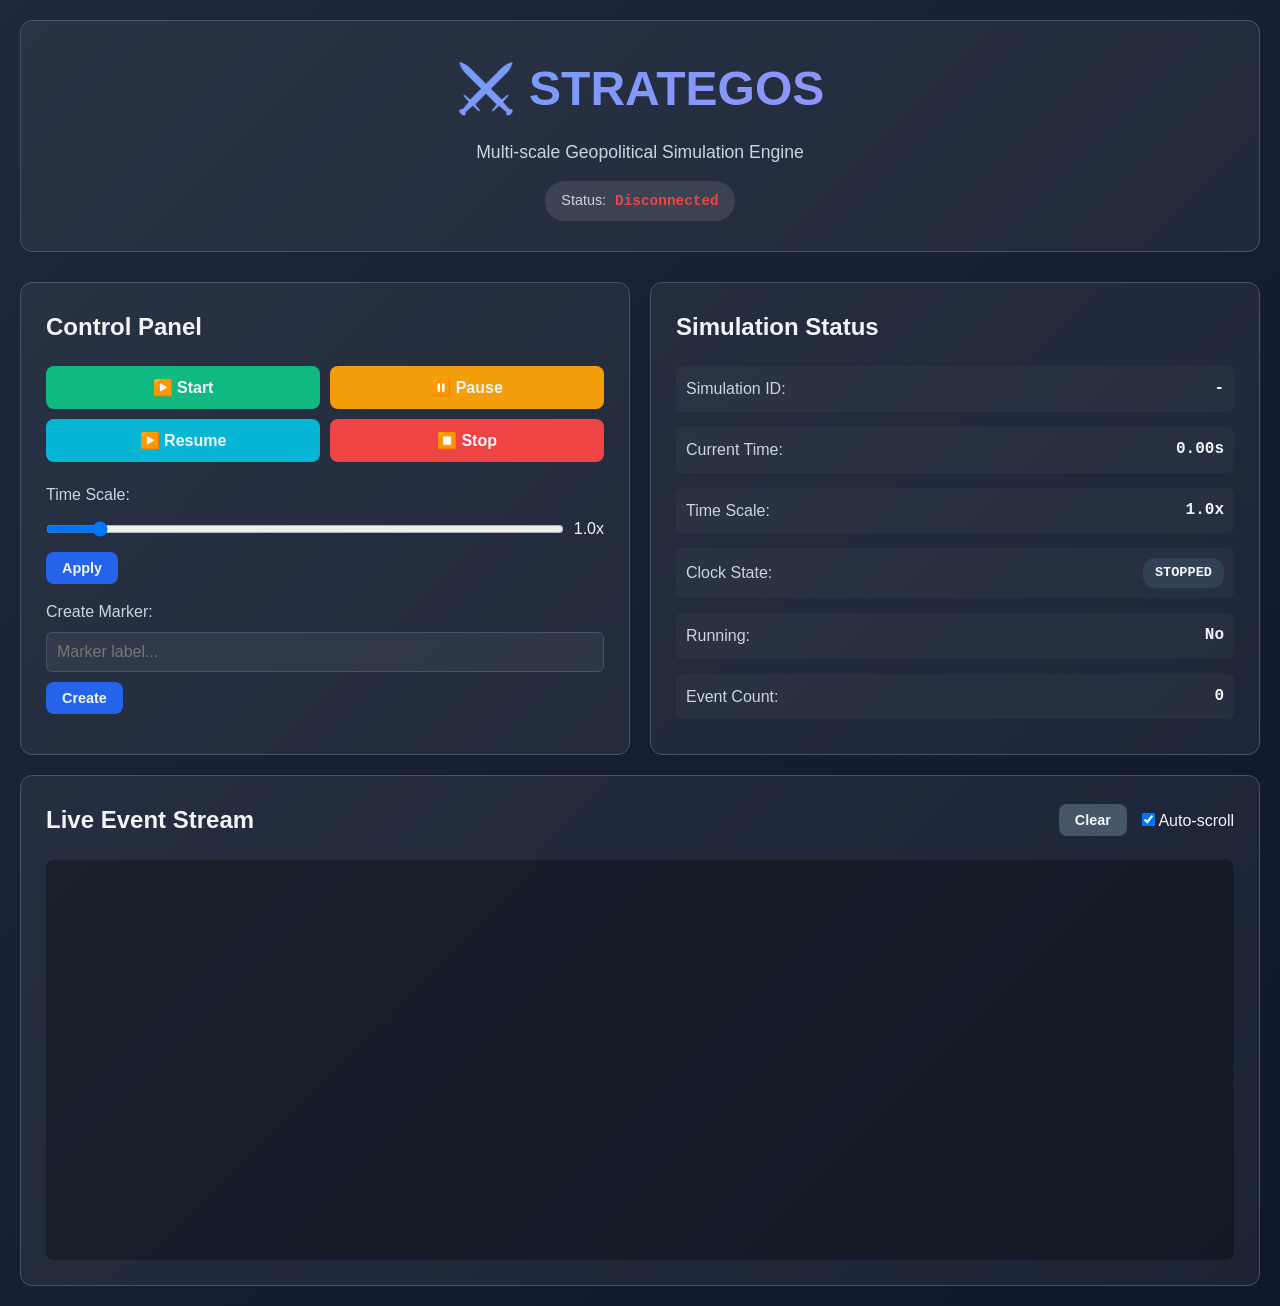
==== static/index.html @ 5e78f7cc "phase 1 complete" ====
<!DOCTYPE html>
<html lang="en">
<head>
    <meta charset="UTF-8">
    <meta name="viewport" content="width=device-width, initial-scale=1.0">
    <title>STRATEGOS - Simulation Control</title>
    <link rel="stylesheet" href="/static/styles.css">
</head>
<body>
    <div class="container">
        <header>
            <h1>⚔️ STRATEGOS</h1>
            <p class="subtitle">Multi-scale Geopolitical Simulation Engine</p>
            <div class="status-badge">
                <span class="status-label">Status:</span>
                <span id="connection-status" class="status-value disconnected">Disconnected</span>
            </div>
        </header>

        <div class="grid">
            <!-- Control Panel -->
            <div class="panel">
                <h2>Control Panel</h2>

                <div class="controls">
                    <button id="btn-start" class="btn btn-success">▶️ Start</button>
                    <button id="btn-pause" class="btn btn-warning">⏸️ Pause</button>
                    <button id="btn-resume" class="btn btn-info">▶️ Resume</button>
                    <button id="btn-stop" class="btn btn-danger">⏹️ Stop</button>
                </div>

                <div class="control-group">
                    <label for="time-scale">Time Scale:</label>
                    <div class="slider-group">
                        <input type="range" id="time-scale" min="0.1" max="10" step="0.1" value="1.0">
                        <span id="time-scale-value">1.0x</span>
                    </div>
                    <button id="btn-apply-scale" class="btn btn-primary btn-sm">Apply</button>
                </div>

                <div class="control-group">
                    <label for="marker-label">Create Marker:</label>
                    <input type="text" id="marker-label" placeholder="Marker label...">
                    <button id="btn-create-marker" class="btn btn-primary btn-sm">Create</button>
                </div>
            </div>

            <!-- Simulation Status -->
            <div class="panel">
                <h2>Simulation Status</h2>

                <div class="status-grid">
                    <div class="status-item">
                        <span class="status-label">Simulation ID:</span>
                        <span id="sim-id" class="status-value">-</span>
                    </div>
                    <div class="status-item">
                        <span class="status-label">Current Time:</span>
                        <span id="sim-time" class="status-value">0.00s</span>
                    </div>
                    <div class="status-item">
                        <span class="status-label">Time Scale:</span>
                        <span id="sim-scale" class="status-value">1.0x</span>
                    </div>
                    <div class="status-item">
                        <span class="status-label">Clock State:</span>
                        <span id="sim-state" class="status-value badge">stopped</span>
                    </div>
                    <div class="status-item">
                        <span class="status-label">Running:</span>
                        <span id="sim-running" class="status-value">No</span>
                    </div>
                    <div class="status-item">
                        <span class="status-label">Event Count:</span>
                        <span id="sim-events" class="status-value">0</span>
                    </div>
                </div>
            </div>
        </div>

        <!-- Event Stream -->
        <div class="panel event-panel">
            <div class="panel-header">
                <h2>Live Event Stream</h2>
                <div class="event-controls">
                    <button id="btn-clear-events" class="btn btn-sm">Clear</button>
                    <label>
                        <input type="checkbox" id="auto-scroll" checked>
                        Auto-scroll
                    </label>
                </div>
            </div>

            <div id="event-stream" class="event-stream"></div>
        </div>
    </div>

    <script src="/static/app.js"></script>
</body>
</html>
---- static/styles.css ----
/* Reset and Base Styles */
* {
    margin: 0;
    padding: 0;
    box-sizing: border-box;
}

:root {
    --primary: #2563eb;
    --success: #10b981;
    --warning: #f59e0b;
    --danger: #ef4444;
    --info: #06b6d4;
    --bg-dark: #1e293b;
    --bg-medium: #334155;
    --bg-light: #475569;
    --text-primary: #f1f5f9;
    --text-secondary: #cbd5e1;
    --border: #475569;
}

body {
    font-family: -apple-system, BlinkMacSystemFont, 'Segoe UI', Roboto, sans-serif;
    background: linear-gradient(135deg, #1e293b 0%, #0f172a 100%);
    color: var(--text-primary);
    line-height: 1.6;
    min-height: 100vh;
    padding: 20px;
}

/* Layout */
.container {
    max-width: 1400px;
    margin: 0 auto;
}

.grid {
    display: grid;
    grid-template-columns: repeat(auto-fit, minmax(400px, 1fr));
    gap: 20px;
    margin-bottom: 20px;
}

/* Header */
header {
    text-align: center;
    margin-bottom: 30px;
    padding: 30px;
    background: rgba(255, 255, 255, 0.05);
    border-radius: 12px;
    border: 1px solid var(--border);
}

header h1 {
    font-size: 3rem;
    margin-bottom: 10px;
    background: linear-gradient(135deg, #60a5fa 0%, #a78bfa 100%);
    -webkit-background-clip: text;
    -webkit-text-fill-color: transparent;
    background-clip: text;
}

.subtitle {
    color: var(--text-secondary);
    font-size: 1.1rem;
    margin-bottom: 15px;
}

.status-badge {
    display: inline-block;
    padding: 8px 16px;
    background: rgba(255, 255, 255, 0.1);
    border-radius: 20px;
    font-size: 0.9rem;
}

#connection-status {
    font-weight: bold;
    margin-left: 5px;
}

#connection-status.connected {
    color: var(--success);
}

#connection-status.disconnected {
    color: var(--danger);
}

/* Panels */
.panel {
    background: rgba(255, 255, 255, 0.05);
    border: 1px solid var(--border);
    border-radius: 12px;
    padding: 25px;
}

.panel h2 {
    margin-bottom: 20px;
    color: var(--text-primary);
    font-size: 1.5rem;
}

.panel-header {
    display: flex;
    justify-content: space-between;
    align-items: center;
    margin-bottom: 20px;
}

.panel-header h2 {
    margin-bottom: 0;
}

/* Controls */
.controls {
    display: grid;
    grid-template-columns: repeat(2, 1fr);
    gap: 10px;
    margin-bottom: 20px;
}

.control-group {
    margin-bottom: 15px;
}

.control-group label {
    display: block;
    margin-bottom: 8px;
    color: var(--text-secondary);
    font-weight: 500;
}

.slider-group {
    display: flex;
    align-items: center;
    gap: 10px;
    margin-bottom: 10px;
}

.slider-group input[type="range"] {
    flex: 1;
}

/* Buttons */
.btn {
    padding: 12px 24px;
    border: none;
    border-radius: 8px;
    font-size: 1rem;
    font-weight: 600;
    cursor: pointer;
    transition: all 0.2s;
    background: var(--bg-light);
    color: var(--text-primary);
}

.btn:hover {
    transform: translateY(-2px);
    box-shadow: 0 4px 12px rgba(0, 0, 0, 0.3);
}

.btn:active {
    transform: translateY(0);
}

.btn-primary { background: var(--primary); }
.btn-success { background: var(--success); }
.btn-warning { background: var(--warning); }
.btn-danger { background: var(--danger); }
.btn-info { background: var(--info); }

.btn-sm {
    padding: 8px 16px;
    font-size: 0.9rem;
}

/* Inputs */
input[type="text"],
input[type="number"] {
    width: 100%;
    padding: 10px;
    border: 1px solid var(--border);
    border-radius: 6px;
    background: rgba(255, 255, 255, 0.05);
    color: var(--text-primary);
    font-size: 1rem;
    margin-bottom: 10px;
}

input[type="text"]:focus,
input[type="number"]:focus {
    outline: none;
    border-color: var(--primary);
}

input[type="range"] {
    width: 100%;
}

/* Status Display */
.status-grid {
    display: grid;
    gap: 15px;
}

.status-item {
    display: flex;
    justify-content: space-between;
    align-items: center;
    padding: 10px;
    background: rgba(255, 255, 255, 0.03);
    border-radius: 6px;
}

.status-label {
    color: var(--text-secondary);
    font-weight: 500;
}

.status-value {
    color: var(--text-primary);
    font-weight: 600;
    font-family: 'Monaco', 'Courier New', monospace;
}

.badge {
    padding: 4px 12px;
    border-radius: 12px;
    font-size: 0.85rem;
    text-transform: uppercase;
    background: var(--bg-medium);
}

/* Event Stream */
.event-panel {
    grid-column: 1 / -1;
}

.event-controls {
    display: flex;
    gap: 15px;
    align-items: center;
}

.event-stream {
    height: 400px;
    overflow-y: auto;
    background: rgba(0, 0, 0, 0.3);
    border-radius: 8px;
    padding: 15px;
    font-family: 'Monaco', 'Courier New', monospace;
    font-size: 0.9rem;
}

.event-stream::-webkit-scrollbar {
    width: 8px;
}

.event-stream::-webkit-scrollbar-track {
    background: rgba(255, 255, 255, 0.05);
    border-radius: 4px;
}

.event-stream::-webkit-scrollbar-thumb {
    background: var(--bg-light);
    border-radius: 4px;
}

.event-stream::-webkit-scrollbar-thumb:hover {
    background: var(--primary);
}

.event-item {
    padding: 10px;
    margin-bottom: 8px;
    background: rgba(255, 255, 255, 0.03);
    border-left: 3px solid var(--primary);
    border-radius: 4px;
    animation: slideIn 0.3s ease-out;
}

@keyframes slideIn {
    from {
        opacity: 0;
        transform: translateX(-20px);
    }
    to {
        opacity: 1;
        transform: translateX(0);
    }
}

.event-time {
    color: var(--info);
    font-weight: bold;
    margin-right: 10px;
}

.event-type {
    color: var(--warning);
    margin-right: 10px;
}

.event-data {
    color: var(--text-secondary);
    margin-top: 5px;
    padding-left: 20px;
}

/* Responsive */
@media (max-width: 768px) {
    .grid {
        grid-template-columns: 1fr;
    }

    .controls {
        grid-template-columns: 1fr;
    }

    header h1 {
        font-size: 2rem;
    }

    .panel {
        padding: 15px;
    }
}
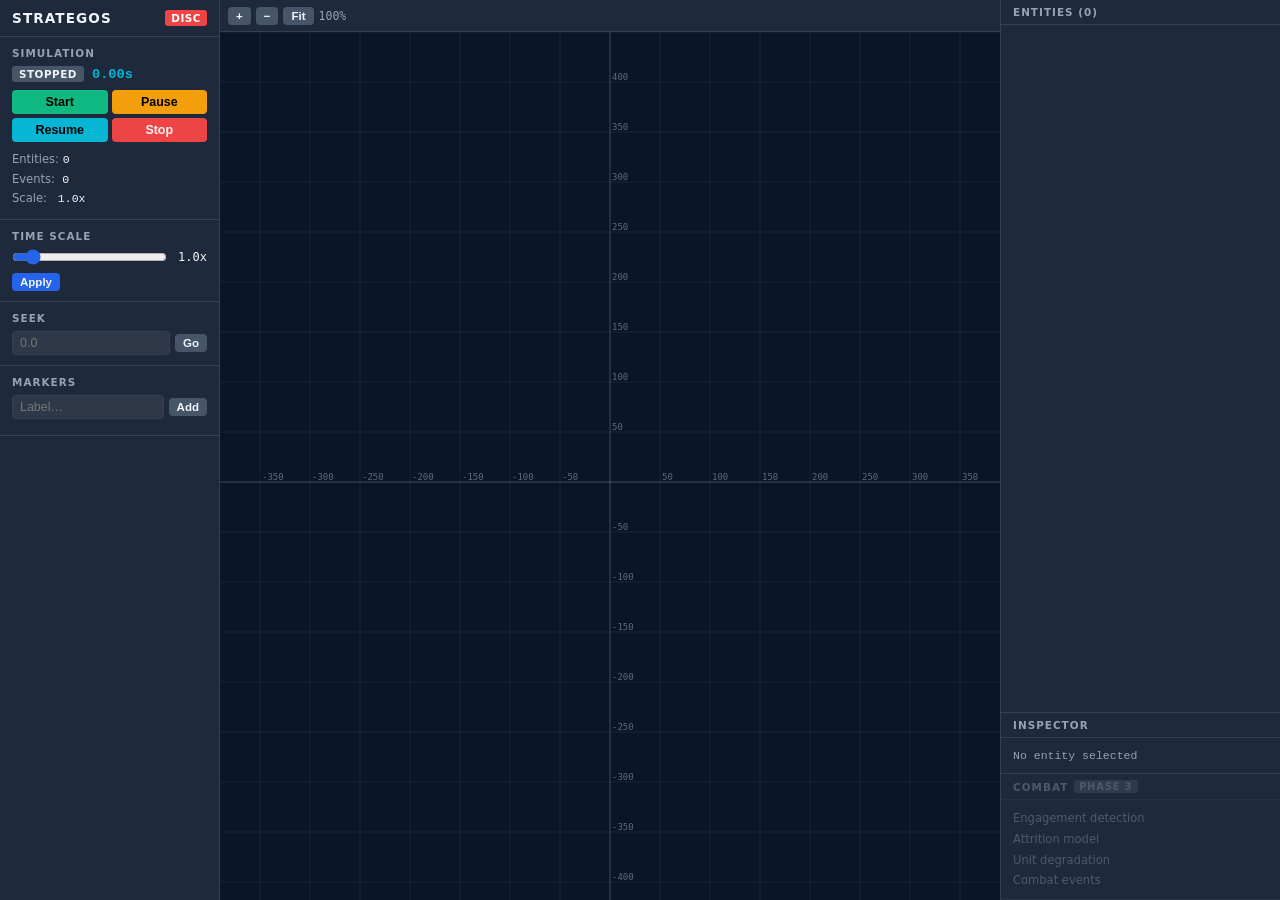
==== commit cd200216: "some clean up tasks with claude" ====
--- a/static/index.html
+++ b/static/index.html
@@ -3,98 +3,124 @@
 <head>
     <meta charset="UTF-8">
     <meta name="viewport" content="width=device-width, initial-scale=1.0">
-    <title>STRATEGOS - Simulation Control</title>
+    <title>STRATEGOS</title>
     <link rel="stylesheet" href="/static/styles.css">
 </head>
 <body>
-    <div class="container">
-        <header>
-            <h1>⚔️ STRATEGOS</h1>
-            <p class="subtitle">Multi-scale Geopolitical Simulation Engine</p>
-            <div class="status-badge">
-                <span class="status-label">Status:</span>
-                <span id="connection-status" class="status-value disconnected">Disconnected</span>
-            </div>
-        </header>
+<div id="app">
 
-        <div class="grid">
-            <!-- Control Panel -->
-            <div class="panel">
-                <h2>Control Panel</h2>
+  <!-- ── LEFT SIDEBAR ─────────────────────────── -->
+  <aside id="sidebar">
 
-                <div class="controls">
-                    <button id="btn-start" class="btn btn-success">▶️ Start</button>
-                    <button id="btn-pause" class="btn btn-warning">⏸️ Pause</button>
-                    <button id="btn-resume" class="btn btn-info">▶️ Resume</button>
-                    <button id="btn-stop" class="btn btn-danger">⏹️ Stop</button>
-                </div>
-
-                <div class="control-group">
-                    <label for="time-scale">Time Scale:</label>
-                    <div class="slider-group">
-                        <input type="range" id="time-scale" min="0.1" max="10" step="0.1" value="1.0">
-                        <span id="time-scale-value">1.0x</span>
-                    </div>
-                    <button id="btn-apply-scale" class="btn btn-primary btn-sm">Apply</button>
-                </div>
-
-                <div class="control-group">
-                    <label for="marker-label">Create Marker:</label>
-                    <input type="text" id="marker-label" placeholder="Marker label...">
-                    <button id="btn-create-marker" class="btn btn-primary btn-sm">Create</button>
-                </div>
-            </div>
-
-            <!-- Simulation Status -->
-            <div class="panel">
-                <h2>Simulation Status</h2>
-
-                <div class="status-grid">
-                    <div class="status-item">
-                        <span class="status-label">Simulation ID:</span>
-                        <span id="sim-id" class="status-value">-</span>
-                    </div>
-                    <div class="status-item">
-                        <span class="status-label">Current Time:</span>
-                        <span id="sim-time" class="status-value">0.00s</span>
-                    </div>
-                    <div class="status-item">
-                        <span class="status-label">Time Scale:</span>
-                        <span id="sim-scale" class="status-value">1.0x</span>
-                    </div>
-                    <div class="status-item">
-                        <span class="status-label">Clock State:</span>
-                        <span id="sim-state" class="status-value badge">stopped</span>
-                    </div>
-                    <div class="status-item">
-                        <span class="status-label">Running:</span>
-                        <span id="sim-running" class="status-value">No</span>
-                    </div>
-                    <div class="status-item">
-                        <span class="status-label">Event Count:</span>
-                        <span id="sim-events" class="status-value">0</span>
-                    </div>
-                </div>
-            </div>
-        </div>
-
-        <!-- Event Stream -->
-        <div class="panel event-panel">
-            <div class="panel-header">
-                <h2>Live Event Stream</h2>
-                <div class="event-controls">
-                    <button id="btn-clear-events" class="btn btn-sm">Clear</button>
-                    <label>
-                        <input type="checkbox" id="auto-scroll" checked>
-                        Auto-scroll
-                    </label>
-                </div>
-            </div>
-
-            <div id="event-stream" class="event-stream"></div>
-        </div>
+    <div id="sidebar-header">
+      <span class="sidebar-title">STRATEGOS</span>
+      <span id="ws-badge" class="ws-badge">DISC</span>
     </div>
 
-    <script src="/static/app.js"></script>
+    <!-- Simulation transport -->
+    <div class="sidebar-section">
+      <div class="section-label">Simulation</div>
+      <div class="state-row">
+        <span id="state-badge" class="state-badge stopped">stopped</span>
+        <span id="sim-time" class="sim-time">0.00s</span>
+      </div>
+      <div class="transport-btns">
+        <button id="btn-start"  class="btn btn-success">Start</button>
+        <button id="btn-pause"  class="btn btn-warning">Pause</button>
+        <button id="btn-resume" class="btn btn-info">Resume</button>
+        <button id="btn-stop"   class="btn btn-danger">Stop</button>
+      </div>
+      <div class="sim-stats">
+        Entities:&nbsp;<span id="stat-entities">0</span><br>
+        Events:&nbsp;&nbsp;<span id="stat-events">0</span><br>
+        Scale:&nbsp;&nbsp;&nbsp;<span id="stat-scale">1.0x</span>
+      </div>
+    </div>
+
+    <!-- Time scale -->
+    <div class="sidebar-section">
+      <div class="section-label">
+        Time Scale
+        <span id="pending-badge" class="pending-badge">PENDING</span>
+      </div>
+      <div class="scale-row">
+        <input type="range" id="scale-slider" min="0.1" max="10" step="0.1" value="1.0">
+        <span id="scale-value" class="scale-value">1.0x</span>
+      </div>
+      <button id="btn-apply-scale" class="btn btn-primary btn-sm">Apply</button>
+    </div>
+
+    <!-- Seek -->
+    <div class="sidebar-section">
+      <div class="section-label">Seek</div>
+      <div class="input-row">
+        <input type="number" id="seek-input" placeholder="0.0" step="0.1" min="0">
+        <button id="btn-seek" class="btn btn-sm">Go</button>
+      </div>
+    </div>
+
+    <!-- Markers -->
+    <div class="sidebar-section">
+      <div class="section-label">Markers</div>
+      <div class="input-row">
+        <input type="text" id="marker-input" placeholder="Label…">
+        <button id="btn-add-marker" class="btn btn-sm">Add</button>
+      </div>
+      <ul id="marker-list"></ul>
+    </div>
+
+  </aside>
+
+  <!-- ── MAP AREA ──────────────────────────────── -->
+  <main id="map-area">
+
+    <div id="map-toolbar">
+      <button id="btn-zoom-in"  class="btn btn-sm">+</button>
+      <button id="btn-zoom-out" class="btn btn-sm">−</button>
+      <button id="btn-fit"      class="btn btn-sm">Fit</button>
+      <span id="zoom-label" class="zoom-label">100%</span>
+    </div>
+
+    <canvas id="map-canvas"></canvas>
+
+    <div id="event-strip">
+      <div class="strip-header">Events</div>
+      <div id="event-list"></div>
+    </div>
+
+  </main>
+
+  <!-- ── RIGHT PANEL ───────────────────────────── -->
+  <aside id="right-panel">
+
+    <div id="section-entity-list" class="right-section">
+      <div class="right-section-header" id="entity-list-header">Entities (0)</div>
+      <div id="entity-list"></div>
+    </div>
+
+    <div id="section-inspector" class="right-section">
+      <div class="right-section-header">Inspector</div>
+      <div id="inspector-content">
+        <div class="no-selection">No entity selected</div>
+      </div>
+    </div>
+
+    <div id="section-combat" class="right-section disabled-section">
+      <div class="right-section-header">
+        Combat
+        <span class="phase-tag">Phase 3</span>
+      </div>
+      <div class="combat-placeholder">
+        Engagement detection<br>
+        Attrition model<br>
+        Unit degradation<br>
+        Combat events
+      </div>
+    </div>
+
+  </aside>
+
+</div>
+<script src="/static/app.js"></script>
 </body>
 </html>
--- a/static/styles.css
+++ b/static/styles.css
@@ -1,328 +1,416 @@
-/* Reset and Base Styles */
-* {
-    margin: 0;
-    padding: 0;
-    box-sizing: border-box;
-}
-
 :root {
-    --primary: #2563eb;
-    --success: #10b981;
-    --warning: #f59e0b;
-    --danger: #ef4444;
-    --info: #06b6d4;
-    --bg-dark: #1e293b;
-    --bg-medium: #334155;
-    --bg-light: #475569;
-    --text-primary: #f1f5f9;
-    --text-secondary: #cbd5e1;
-    --border: #475569;
-}
+    --primary:    #2563eb;
+    --success:    #10b981;
+    --warning:    #f59e0b;
+    --danger:     #ef4444;
+    --info:       #06b6d4;
+    --bg-dark:    #1e293b;
+    --bg-medium:  #334155;
+    --bg-light:   #475569;
+    --text-primary:   #f1f5f9;
+    --text-secondary: #94a3b8;
+    --border:     #334155;
+    --sidebar-w:  220px;
+    --right-w:    280px;
+    --toolbar-h:  32px;
+    --strip-h:    140px;
+}
+
+* { margin: 0; padding: 0; box-sizing: border-box; }
 
 body {
-    font-family: -apple-system, BlinkMacSystemFont, 'Segoe UI', Roboto, sans-serif;
-    background: linear-gradient(135deg, #1e293b 0%, #0f172a 100%);
-    color: var(--text-primary);
-    line-height: 1.6;
-    min-height: 100vh;
-    padding: 20px;
-}
-
-/* Layout */
-.container {
-    max-width: 1400px;
-    margin: 0 auto;
-}
-
-.grid {
+    font-family: system-ui, -apple-system, 'Segoe UI', sans-serif;
+    background: #0f172a;
+    color: var(--text-primary);
+    overflow: hidden;
+}
+
+/* ── App layout ──────────────────────────────────── */
+#app {
     display: grid;
-    grid-template-columns: repeat(auto-fit, minmax(400px, 1fr));
-    gap: 20px;
-    margin-bottom: 20px;
-}
-
-/* Header */
-header {
-    text-align: center;
-    margin-bottom: 30px;
-    padding: 30px;
-    background: rgba(255, 255, 255, 0.05);
-    border-radius: 12px;
-    border: 1px solid var(--border);
-}
-
-header h1 {
-    font-size: 3rem;
-    margin-bottom: 10px;
-    background: linear-gradient(135deg, #60a5fa 0%, #a78bfa 100%);
-    -webkit-background-clip: text;
-    -webkit-text-fill-color: transparent;
-    background-clip: text;
-}
-
-.subtitle {
-    color: var(--text-secondary);
-    font-size: 1.1rem;
-    margin-bottom: 15px;
-}
-
-.status-badge {
-    display: inline-block;
-    padding: 8px 16px;
-    background: rgba(255, 255, 255, 0.1);
-    border-radius: 20px;
-    font-size: 0.9rem;
-}
-
-#connection-status {
-    font-weight: bold;
-    margin-left: 5px;
-}
-
-#connection-status.connected {
-    color: var(--success);
-}
-
-#connection-status.disconnected {
-    color: var(--danger);
-}
-
-/* Panels */
-.panel {
-    background: rgba(255, 255, 255, 0.05);
-    border: 1px solid var(--border);
-    border-radius: 12px;
-    padding: 25px;
-}
-
-.panel h2 {
-    margin-bottom: 20px;
-    color: var(--text-primary);
-    font-size: 1.5rem;
-}
-
-.panel-header {
-    display: flex;
+    grid-template-columns: var(--sidebar-w) 1fr var(--right-w);
+    height: 100vh;
+    overflow: hidden;
+}
+
+/* ── Sidebar ──────────────────────────────────────── */
+#sidebar {
+    background: var(--bg-dark);
+    border-right: 1px solid var(--border);
+    display: flex;
+    flex-direction: column;
+    overflow-y: auto;
+}
+
+#sidebar-header {
+    display: flex;
+    align-items: center;
     justify-content: space-between;
-    align-items: center;
-    margin-bottom: 20px;
-}
-
-.panel-header h2 {
-    margin-bottom: 0;
-}
-
-/* Controls */
-.controls {
+    padding: 10px 12px;
+    border-bottom: 1px solid var(--border);
+    flex-shrink: 0;
+}
+
+.sidebar-title {
+    font-size: 0.85rem;
+    font-weight: 700;
+    letter-spacing: 0.08em;
+    color: var(--text-primary);
+}
+
+.ws-badge {
+    font-size: 0.65rem;
+    font-weight: 700;
+    padding: 2px 6px;
+    border-radius: 3px;
+    background: var(--danger);
+    color: #fff;
+    letter-spacing: 0.05em;
+}
+.ws-badge.connected { background: var(--success); }
+
+.sidebar-section {
+    padding: 10px 12px;
+    border-bottom: 1px solid var(--border);
+    flex-shrink: 0;
+}
+
+.section-label {
+    font-size: 0.65rem;
+    font-weight: 700;
+    letter-spacing: 0.1em;
+    color: var(--text-secondary);
+    text-transform: uppercase;
+    margin-bottom: 7px;
+    display: flex;
+    align-items: center;
+    gap: 6px;
+}
+
+/* State + time row */
+.state-row {
+    display: flex;
+    align-items: center;
+    gap: 8px;
+    margin-bottom: 8px;
+}
+
+.state-badge {
+    font-size: 0.65rem;
+    font-weight: 700;
+    padding: 2px 7px;
+    border-radius: 3px;
+    background: var(--bg-light);
+    text-transform: uppercase;
+    letter-spacing: 0.05em;
+}
+.state-badge.running { background: var(--success); color: #000; }
+.state-badge.paused  { background: var(--warning); color: #000; }
+
+.sim-time {
+    font-family: 'Monaco', 'Courier New', monospace;
+    font-size: 0.85rem;
+    color: var(--info);
+    font-weight: 600;
+}
+
+.transport-btns {
     display: grid;
-    grid-template-columns: repeat(2, 1fr);
-    gap: 10px;
-    margin-bottom: 20px;
-}
-
-.control-group {
-    margin-bottom: 15px;
-}
-
-.control-group label {
+    grid-template-columns: 1fr 1fr;
+    gap: 4px;
+    margin-bottom: 8px;
+}
+
+.sim-stats {
+    font-size: 0.72rem;
+    color: var(--text-secondary);
+    line-height: 1.7;
+}
+.sim-stats span {
+    font-family: 'Monaco', 'Courier New', monospace;
+    color: var(--text-primary);
+}
+
+/* Time scale */
+.pending-badge {
+    font-size: 0.6rem;
+    font-weight: 700;
+    padding: 1px 5px;
+    background: var(--warning);
+    color: #000;
+    border-radius: 3px;
+    display: none;
+    animation: pulse 1.5s ease-in-out infinite;
+}
+.pending-badge.visible { display: inline-block; }
+
+@keyframes pulse {
+    0%, 100% { opacity: 1; }
+    50%       { opacity: 0.5; }
+}
+
+.scale-row {
+    display: flex;
+    align-items: center;
+    gap: 6px;
+    margin-bottom: 6px;
+}
+.scale-row input[type=range] { flex: 1; }
+.scale-value {
+    font-family: monospace;
+    font-size: 0.75rem;
+    color: var(--text-primary);
+    min-width: 34px;
+    text-align: right;
+}
+
+/* Seek + Markers */
+.input-row {
+    display: flex;
+    gap: 5px;
+    align-items: center;
+}
+.input-row input { flex: 1; }
+
+#marker-list {
+    list-style: none;
+    margin-top: 6px;
+    max-height: 90px;
+    overflow-y: auto;
+}
+#marker-list li {
+    font-size: 0.7rem;
+    color: var(--text-secondary);
+    font-family: 'Monaco', 'Courier New', monospace;
+    padding: 2px 0;
+    border-bottom: 1px solid rgba(255,255,255,0.04);
+}
+
+/* ── Map area ──────────────────────────────────────── */
+#map-area {
+    display: grid;
+    grid-template-rows: var(--toolbar-h) 1fr var(--strip-h);
+    overflow: hidden;
+    background: #0a1628;
+}
+
+#map-toolbar {
+    display: flex;
+    align-items: center;
+    gap: 5px;
+    padding: 0 8px;
+    background: var(--bg-dark);
+    border-bottom: 1px solid var(--border);
+}
+
+.zoom-label {
+    font-size: 0.72rem;
+    font-family: monospace;
+    color: var(--text-secondary);
+    min-width: 40px;
+}
+
+#map-canvas {
     display: block;
-    margin-bottom: 8px;
-    color: var(--text-secondary);
-    font-weight: 500;
-}
-
-.slider-group {
-    display: flex;
-    align-items: center;
-    gap: 10px;
-    margin-bottom: 10px;
-}
-
-.slider-group input[type="range"] {
+    width: 100%;
+    height: 100%;
+}
+
+#event-strip {
+    border-top: 1px solid var(--border);
+    background: var(--bg-dark);
+    display: flex;
+    flex-direction: column;
+    overflow: hidden;
+}
+
+.strip-header {
+    padding: 3px 10px;
+    font-size: 0.65rem;
+    font-weight: 700;
+    letter-spacing: 0.08em;
+    color: var(--text-secondary);
+    text-transform: uppercase;
+    border-bottom: 1px solid var(--border);
+    flex-shrink: 0;
+}
+
+#event-list {
+    overflow-y: auto;
     flex: 1;
-}
-
-/* Buttons */
+    padding: 2px 0;
+}
+
+.event-row {
+    padding: 2px 10px;
+    font-family: 'Monaco', 'Courier New', monospace;
+    font-size: 0.68rem;
+    color: var(--text-secondary);
+    white-space: nowrap;
+    overflow: hidden;
+    text-overflow: ellipsis;
+}
+.event-row:hover { background: rgba(255,255,255,0.04); }
+.event-row .evt-time { color: var(--info); margin-right: 5px; }
+.event-row .evt-type { color: var(--warning); margin-right: 5px; }
+
+/* ── Right panel ───────────────────────────────────── */
+#right-panel {
+    background: var(--bg-dark);
+    border-left: 1px solid var(--border);
+    display: flex;
+    flex-direction: column;
+    overflow: hidden;
+}
+
+.right-section {
+    border-bottom: 1px solid var(--border);
+    display: flex;
+    flex-direction: column;
+    overflow: hidden;
+}
+
+.right-section-header {
+    padding: 6px 12px;
+    font-size: 0.65rem;
+    font-weight: 700;
+    letter-spacing: 0.1em;
+    color: var(--text-secondary);
+    text-transform: uppercase;
+    flex-shrink: 0;
+    border-bottom: 1px solid var(--border);
+    display: flex;
+    align-items: center;
+    gap: 6px;
+}
+
+/* Entity list */
+#section-entity-list {
+    flex: 1;
+    min-height: 0;
+}
+
+#entity-list {
+    overflow-y: auto;
+    height: 100%;
+}
+
+.entity-row {
+    display: flex;
+    align-items: center;
+    gap: 7px;
+    padding: 5px 12px;
+    cursor: pointer;
+    border-left: 3px solid transparent;
+}
+.entity-row:hover { background: rgba(255,255,255,0.05); }
+.entity-row.selected {
+    background: rgba(37,99,235,0.15);
+    border-left-color: var(--primary);
+}
+
+.entity-dot {
+    width: 8px;
+    height: 8px;
+    border-radius: 50%;
+    flex-shrink: 0;
+}
+.entity-label {
+    flex: 1;
+    font-family: 'Monaco', 'Courier New', monospace;
+    font-size: 0.72rem;
+    color: var(--text-primary);
+}
+.entity-type {
+    font-size: 0.68rem;
+    color: var(--text-secondary);
+}
+
+/* Inspector */
+#section-inspector { flex-shrink: 0; }
+
+#inspector-content {
+    padding: 8px 12px;
+    font-size: 0.72rem;
+    font-family: 'Monaco', 'Courier New', monospace;
+    color: var(--text-secondary);
+    line-height: 1.7;
+}
+.insp-row {
+    display: flex;
+    justify-content: space-between;
+    gap: 8px;
+}
+.insp-val { color: var(--text-primary); }
+.no-selection { color: var(--text-secondary); font-size: 0.72rem; }
+
+/* Combat placeholder */
+#section-combat { flex-shrink: 0; }
+
+.disabled-section {
+    opacity: 0.4;
+    pointer-events: none;
+}
+
+.phase-tag {
+    font-size: 0.6rem;
+    background: var(--bg-light);
+    padding: 1px 5px;
+    border-radius: 3px;
+    font-weight: 600;
+}
+
+.combat-placeholder {
+    padding: 8px 12px;
+    font-size: 0.72rem;
+    color: var(--text-secondary);
+    line-height: 1.8;
+}
+
+/* ── Buttons ───────────────────────────────────────── */
 .btn {
-    padding: 12px 24px;
+    padding: 5px 10px;
     border: none;
-    border-radius: 8px;
-    font-size: 1rem;
+    border-radius: 4px;
+    font-size: 0.78rem;
     font-weight: 600;
     cursor: pointer;
-    transition: all 0.2s;
     background: var(--bg-light);
     color: var(--text-primary);
-}
-
-.btn:hover {
-    transform: translateY(-2px);
-    box-shadow: 0 4px 12px rgba(0, 0, 0, 0.3);
-}
-
-.btn:active {
-    transform: translateY(0);
-}
-
+    transition: background 0.12s;
+    white-space: nowrap;
+}
+.btn:hover { filter: brightness(1.15); }
+.btn-sm   { padding: 3px 8px; font-size: 0.72rem; }
 .btn-primary { background: var(--primary); }
-.btn-success { background: var(--success); }
-.btn-warning { background: var(--warning); }
-.btn-danger { background: var(--danger); }
-.btn-info { background: var(--info); }
-
-.btn-sm {
-    padding: 8px 16px;
-    font-size: 0.9rem;
-}
-
-/* Inputs */
-input[type="text"],
-input[type="number"] {
+.btn-success { background: var(--success); color: #000; }
+.btn-warning { background: var(--warning); color: #000; }
+.btn-danger  { background: var(--danger); }
+.btn-info    { background: var(--info); color: #000; }
+
+/* ── Inputs ────────────────────────────────────────── */
+input[type=text],
+input[type=number] {
+    background: rgba(255,255,255,0.07);
+    border: 1px solid var(--border);
+    border-radius: 4px;
+    color: var(--text-primary);
+    padding: 4px 7px;
+    font-size: 0.78rem;
     width: 100%;
-    padding: 10px;
-    border: 1px solid var(--border);
-    border-radius: 6px;
-    background: rgba(255, 255, 255, 0.05);
-    color: var(--text-primary);
-    font-size: 1rem;
-    margin-bottom: 10px;
-}
-
-input[type="text"]:focus,
-input[type="number"]:focus {
+}
+input[type=text]:focus,
+input[type=number]:focus {
     outline: none;
     border-color: var(--primary);
 }
-
-input[type="range"] {
+input[type=range] {
     width: 100%;
-}
-
-/* Status Display */
-.status-grid {
-    display: grid;
-    gap: 15px;
-}
-
-.status-item {
-    display: flex;
-    justify-content: space-between;
-    align-items: center;
-    padding: 10px;
-    background: rgba(255, 255, 255, 0.03);
-    border-radius: 6px;
-}
-
-.status-label {
-    color: var(--text-secondary);
-    font-weight: 500;
-}
-
-.status-value {
-    color: var(--text-primary);
-    font-weight: 600;
-    font-family: 'Monaco', 'Courier New', monospace;
-}
-
-.badge {
-    padding: 4px 12px;
-    border-radius: 12px;
-    font-size: 0.85rem;
-    text-transform: uppercase;
-    background: var(--bg-medium);
-}
-
-/* Event Stream */
-.event-panel {
-    grid-column: 1 / -1;
-}
-
-.event-controls {
-    display: flex;
-    gap: 15px;
-    align-items: center;
-}
-
-.event-stream {
-    height: 400px;
-    overflow-y: auto;
-    background: rgba(0, 0, 0, 0.3);
-    border-radius: 8px;
-    padding: 15px;
-    font-family: 'Monaco', 'Courier New', monospace;
-    font-size: 0.9rem;
-}
-
-.event-stream::-webkit-scrollbar {
-    width: 8px;
-}
-
-.event-stream::-webkit-scrollbar-track {
-    background: rgba(255, 255, 255, 0.05);
-    border-radius: 4px;
-}
-
-.event-stream::-webkit-scrollbar-thumb {
-    background: var(--bg-light);
-    border-radius: 4px;
-}
-
-.event-stream::-webkit-scrollbar-thumb:hover {
-    background: var(--primary);
-}
-
-.event-item {
-    padding: 10px;
-    margin-bottom: 8px;
-    background: rgba(255, 255, 255, 0.03);
-    border-left: 3px solid var(--primary);
-    border-radius: 4px;
-    animation: slideIn 0.3s ease-out;
-}
-
-@keyframes slideIn {
-    from {
-        opacity: 0;
-        transform: translateX(-20px);
-    }
-    to {
-        opacity: 1;
-        transform: translateX(0);
-    }
-}
-
-.event-time {
-    color: var(--info);
-    font-weight: bold;
-    margin-right: 10px;
-}
-
-.event-type {
-    color: var(--warning);
-    margin-right: 10px;
-}
-
-.event-data {
-    color: var(--text-secondary);
-    margin-top: 5px;
-    padding-left: 20px;
-}
-
-/* Responsive */
-@media (max-width: 768px) {
-    .grid {
-        grid-template-columns: 1fr;
-    }
-
-    .controls {
-        grid-template-columns: 1fr;
-    }
-
-    header h1 {
-        font-size: 2rem;
-    }
-
-    .panel {
-        padding: 15px;
-    }
-}
+    accent-color: var(--primary);
+}
+
+/* ── Scrollbars ────────────────────────────────────── */
+::-webkit-scrollbar { width: 4px; height: 4px; }
+::-webkit-scrollbar-track { background: transparent; }
+::-webkit-scrollbar-thumb { background: var(--bg-light); border-radius: 2px; }
+::-webkit-scrollbar-thumb:hover { background: var(--primary); }
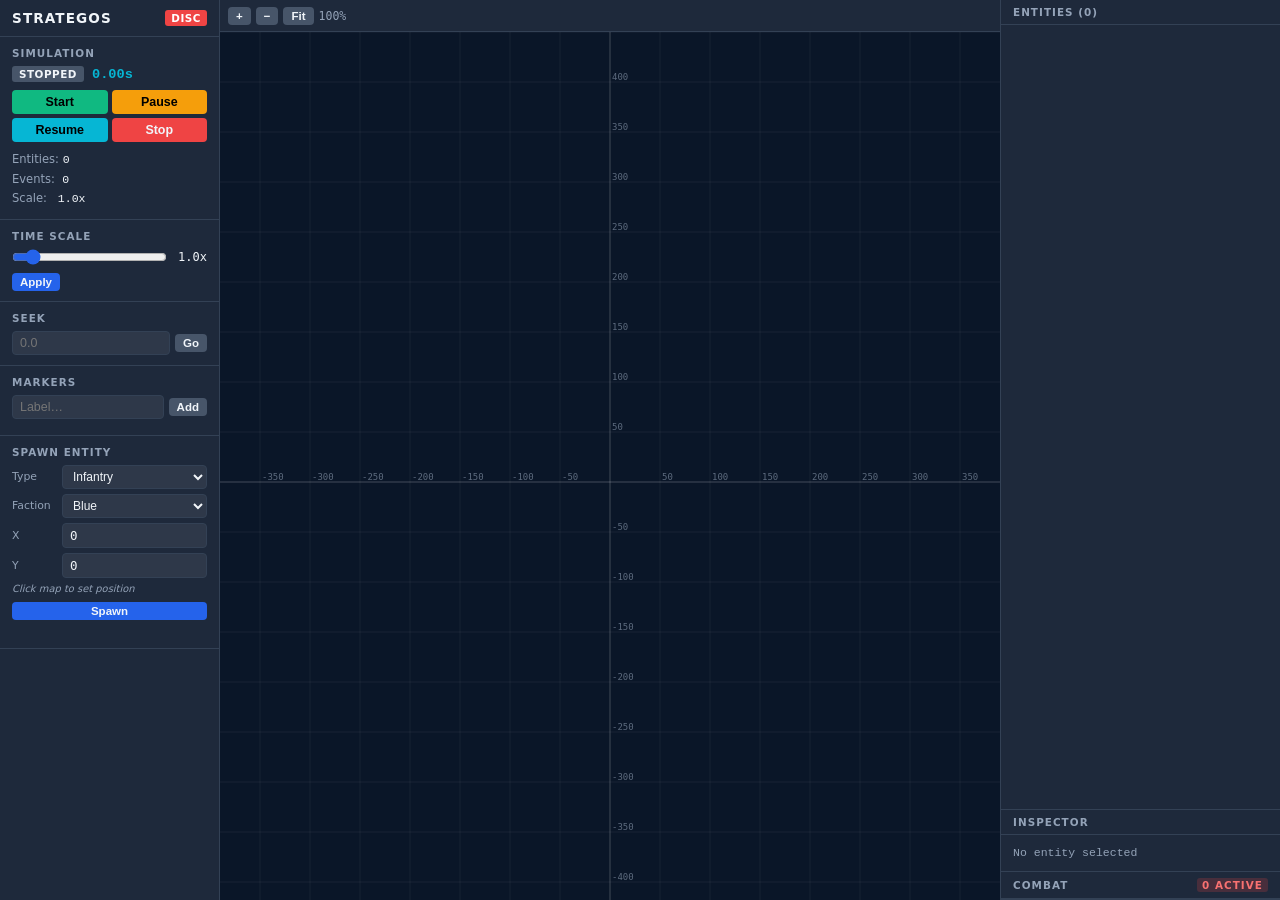
==== commit e42ed03b: "Phase 3 combat added" ====
--- a/static/index.html
+++ b/static/index.html
@@ -69,6 +69,44 @@
       <ul id="marker-list"></ul>
     </div>
 
+    <!-- Spawn Entity -->
+    <div class="sidebar-section">
+      <div class="section-label">Spawn Entity</div>
+
+      <div class="spawn-row">
+        <label class="spawn-label">Type</label>
+        <select id="spawn-type" class="spawn-select">
+          <option value="infantry">Infantry</option>
+          <option value="tank">Tank</option>
+          <option value="aircraft">Aircraft</option>
+        </select>
+      </div>
+
+      <div class="spawn-row">
+        <label class="spawn-label">Faction</label>
+        <select id="spawn-faction" class="spawn-select">
+          <option value="blue">Blue</option>
+          <option value="red">Red</option>
+          <option value="neutral">Neutral</option>
+        </select>
+      </div>
+
+      <div class="spawn-row">
+        <label class="spawn-label">X</label>
+        <input type="number" id="spawn-x" class="spawn-coord" value="0" step="10">
+      </div>
+
+      <div class="spawn-row">
+        <label class="spawn-label">Y</label>
+        <input type="number" id="spawn-y" class="spawn-coord" value="0" step="10">
+      </div>
+
+      <div class="spawn-hint" id="spawn-hint">Click map to set position</div>
+
+      <button id="btn-spawn" class="btn btn-primary btn-sm spawn-btn">Spawn</button>
+      <div id="spawn-error" class="spawn-error"></div>
+    </div>
+
   </aside>
 
   <!-- ── MAP AREA ──────────────────────────────── -->
@@ -105,17 +143,12 @@
       </div>
     </div>
 
-    <div id="section-combat" class="right-section disabled-section">
+    <div id="section-combat" class="right-section">
       <div class="right-section-header">
         Combat
-        <span class="phase-tag">Phase 3</span>
+        <span id="engagement-count" class="engagement-count">0 active</span>
       </div>
-      <div class="combat-placeholder">
-        Engagement detection<br>
-        Attrition model<br>
-        Unit degradation<br>
-        Combat events
-      </div>
+      <div id="engagement-list"></div>
     </div>
 
   </aside>
--- a/static/styles.css
+++ b/static/styles.css
@@ -367,6 +367,103 @@
     line-height: 1.8;
 }
 
+/* ── Phase 3: Combat panel ─────────────────────────── */
+.engagement-count {
+    font-size: 0.65rem;
+    font-weight: 600;
+    background: rgba(239,68,68,0.2);
+    color: #f87171;
+    padding: 1px 5px;
+    border-radius: 3px;
+    margin-left: auto;
+}
+
+.engagement-row {
+    padding: 3px 12px;
+    font-size: 0.72rem;
+    font-family: Monaco, monospace;
+    color: #f87171;
+    border-bottom: 1px solid var(--border);
+}
+
+/* ── Phase 3: Inspector health bar ─────────────────── */
+.insp-health {
+    height: 6px;
+    background: rgba(255,255,255,0.1);
+    border-radius: 3px;
+    margin: 6px 12px 2px;
+    overflow: hidden;
+}
+
+.insp-health-bar {
+    height: 100%;
+    border-radius: 3px;
+    transition: width 0.3s ease;
+}
+
+.insp-health-label {
+    font-size: 0.68rem;
+    text-align: right;
+    color: var(--text-secondary);
+    padding: 0 12px 4px;
+    font-family: Monaco, monospace;
+}
+
+/* ── Spawn entity panel ────────────────────────────── */
+.spawn-row {
+    display: flex;
+    align-items: center;
+    gap: 6px;
+    margin-bottom: 5px;
+}
+
+.spawn-label {
+    font-size: 0.68rem;
+    color: var(--text-secondary);
+    width: 44px;
+    flex-shrink: 0;
+}
+
+.spawn-select {
+    flex: 1;
+    background: rgba(255,255,255,0.07);
+    border: 1px solid var(--border);
+    border-radius: 4px;
+    color: var(--text-primary);
+    padding: 3px 6px;
+    font-size: 0.75rem;
+}
+
+.spawn-coord {
+    flex: 1;
+    background: rgba(255,255,255,0.07);
+    border: 1px solid var(--border);
+    border-radius: 4px;
+    color: var(--text-primary);
+    padding: 3px 6px;
+    font-size: 0.75rem;
+    font-family: Monaco, monospace;
+}
+
+.spawn-hint {
+    font-size: 0.62rem;
+    color: var(--text-secondary);
+    margin-bottom: 6px;
+    font-style: italic;
+}
+
+.spawn-btn {
+    width: 100%;
+    margin-top: 2px;
+}
+
+.spawn-error {
+    font-size: 0.68rem;
+    color: var(--danger);
+    margin-top: 4px;
+    min-height: 14px;
+}
+
 /* ── Buttons ───────────────────────────────────────── */
 .btn {
     padding: 5px 10px;
